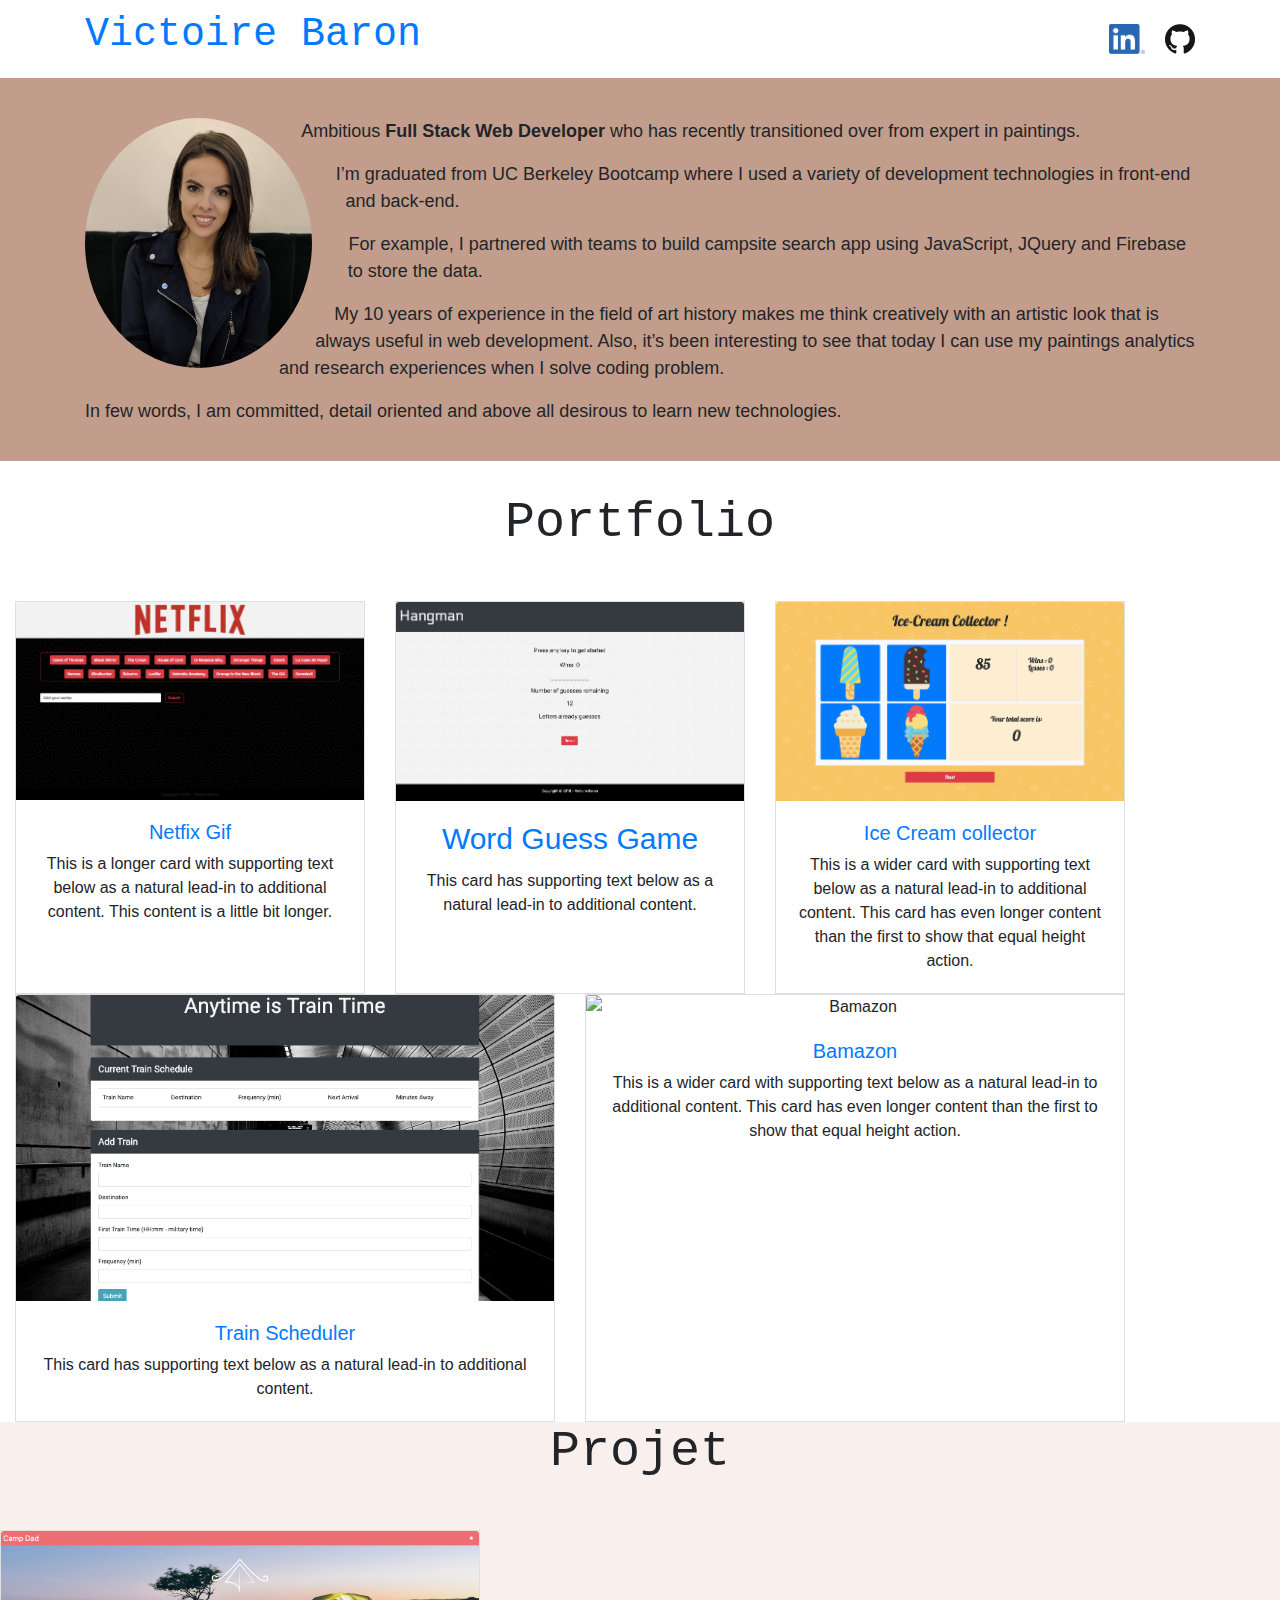
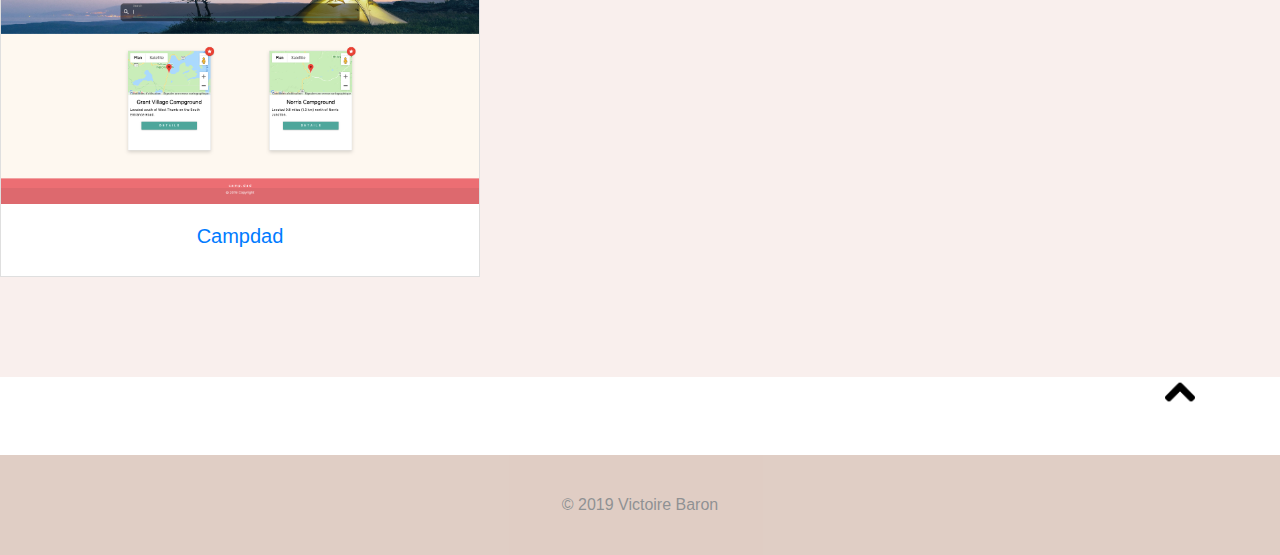
==== portfolio.html @ ba2122de "create portfolio.html file" ====
<!DOCTYPE html>
<html lang="en">

<head>
    <meta charset="UTF-8">
    <meta name="viewport" content="width=device-width, initial-scale=1.0">
    <meta http-equiv="X-UA-Compatible" content="ie=edge">
    <link rel="stylesheet" href="https://stackpath.bootstrapcdn.com/bootstrap/4.3.1/css/bootstrap.min.css"
        integrity="sha384-ggOyR0iXCbMQv3Xipma34MD+dH/1fQ784/j6cY/iJTQUOhcWr7x9JvoRxT2MZw1T" crossorigin="anonymous">
    <link href="https://fonts.googleapis.com/css?family=Libre+Baskerville&display=swap" rel="stylesheet">
    <link rel="stylesheet" type="text/css" href="assets/css/style.css">
    <link rel="stylesheet" type="text/css" href="your_website_domain/css_root/flaticon.css">
    <title>Portoflio | Victoire Baron</title>
</head>

<body>
    <header>
        <nav class="navbar">
            <div class="container-fluid">
                <a href="index.html">
                    <h1 id="navbar-title">Victoire Baron</h1>
                </a>
                <div id="logo-container">
                    <a href="https://www.linkedin.com/in/victoirebaron/?locale=en_US" target="_blank"><img
                            src="assets/images/linkedin.png" alt="Linkedin" class="logo m-3"></a>
                    <a href="https://github.com/Victoire44" target="_blank"><img src="assets/images/github.png"
                            alt="GitHub" class="logo"></a>
                </div>
            </div>
        </nav>


        <div class="jumbotron">
            <div id="jumbotron-container" class="container">
                <img src="assets/images/portrait.jpg" alt="Portrait" id="portrait" class="rounded-circle">
                <p>Ambitious <strong>Full Stack Web Developer</strong> who has recently transitioned over
                    from
                    expert
                    in paintings.</p>
                <p>I’m graduated from UC Berkeley Bootcamp where I used a variety of development
                    technologies in
                    front-end and back-end.</p>
                <p>For example, I partnered with teams to build campsite search app using
                    JavaScript, JQuery and
                    Firebase to store the data.
                </p>
                <p>My 10 years of experience in the field of art history makes me think creatively with an
                    artistic
                    look that is always useful in web development.
                    Also, it’s been interesting to see that today I can use my paintings analytics and
                    research
                    experiences when I solve coding problem.</p>
                <p>In few words, I am committed, detail oriented and above all desirous to learn new
                    technologies.
                </p>
            </div>
        </div>
    </header>

    <section id="portfolio-container" class="container">
        <h1 class="main-header mb-5">Portfolio</h1>
        <div class="card-deck">
            <div class="card">
                <img src="assets/images/netflix.png" class="card-img-top" alt="Netflix Gif">
                <div class="card-body">
                    <a href="https://github.com/Victoire44/GifTastic" class="link" target="_blank">
                        <h5 class="link-portfolio">Netfix Gif</h5>
                    </a>
                    <p class="card-text">This is a longer card with supporting text below as a natural lead-in to
                        additional content. This content is a little bit longer.</p>
                </div>
            </div>
            <div class="card">
                <img src="assets/images/word-guess-game.png" class="card-img-top" alt="Word Guess Game">
                <div class="card-body">
                    <a href="https://github.com/Victoire44/Word-Guess-Game" class="link" target="_blank">
                        <h5 class="card-title">Word Guess Game</h5>
                    </a>
                    <p class="card-text">This card has supporting text below as a natural lead-in to additional content.
                    </p>
                </div>
            </div>
            <div class="card">
                <img src="assets/images/ice-cream-collector.png" class="card-img-top" alt="Ice Cream collector">
                <div class="card-body">
                    <a href="https://github.com/Victoire44/unit-4-game" class="card-title" target="_blank">
                        <h5 class="link-portfolio">Ice Cream collector</h5>
                    </a>
                    <p class="card-text">This is a wider card with supporting text below as a natural lead-in to
                        additional content. This card has even longer content than the first to show that equal height
                        action.</p>
                </div>
            </div>
        </div>
        <div class="card-deck">
            <div class="card">
                <img src="assets/images/train-scheduler.png" class="card-img-top" alt="Train scheduler">
                <div class="card-body">
                    <a href="https://github.com/Victoire44/Train-Scheduler" class="link" target="_blank">
                        <h5 class="link-portfolio">Train Scheduler</h5>
                    </a>
                    <p class="card-text">This card has supporting text below as a natural lead-in to additional content.
                    </p>
                </div>
            </div>
            <div class="card">
                <img src="assets/images/bamazonM.gif" class="card-img-top" alt="Bamazon">
                <div class="card-body">
                    <a href="https://github.com/Victoire44/Train-Scheduler" class="link" target="_blank">
                        <h5 class="link-portfolio">Bamazon</h5>
                    </a>
                    </a>
                    <p class="card-text">This is a wider card with supporting text below as a natural lead-in to
                        additional content. This card has even longer content than the first to show that equal
                        height
                        action.</p>
                </div>
            </div>
        </div>
    </section>


    <section id="projet-container">
        <h1 class="main-header mb-5">Projet</h1>
        <div class="card card-projet" style="width: 30rem;">
            <img src="assets/images/campdad.png" class="card-img-top" alt="Campdad">
            <div class="card-body">
                <a href="https://github.com/Victoire44/project1" class="link" target="_blank">
                    <h5 class="link-portfolio">Campdad</h5>
            </div>
        </div>
    </section>


    <div class="container top">
        <a href="#top"><img src="assets/images/chevron-arrow-up.png" style="height: 30px;"></span></a>
    </div>
    </main>

    <footer>
        <div id="footer-container" class="mt-5">
            © 2019 Victoire Baron
        </div>
    </footer>


</body>

</html>
---- assets/css/style.css ----
* {
  box-sizing: border-box;
}

body {
  margin: 0 auto;
  display: flex;
  min-height: 100vh;
  flex-direction: column;
  font-family: "Raleway", sans-serif;
  background: white;
}

main {
  flex: 1 0 auto;
  max-width: 1140px;
}

/* header */

/* <-- navbar --> */
.logo {
  height: 30px;
}
#navbar-title {
  font-family: "Ubuntu Mono", monospace;
}
.container-fluid {
  max-width: 1140px;
  display: flex;
  justify-content: center;
}
/* <-- jumbotron --> */
.jumbotron {
  background: #c29d8b;
  border-radius: 0;
  padding: 20px 10px;
}

#jumbotron-container {
  margin-top: 20px;
  font-size: 18px;
}

#portrait {
  max-width: 100%;
  height: 250px;
  float: left;
  -webkit-shape-outside: circle();
  shape-outside: circle();
  margin-right: 50px;
}

/* main */

.main-header {
  text-align: center;
  font-size: 50px;
  font-family: "Ubuntu Mono", monospace;
}
/* <-- skills --> */
.card-title {
  text-align: center;
  font-size: 30px;
}

#card-container {
  display: flex;
  justify-content: space-evenly;
}

.card {
  border-radius: 0;
  margin-bottom: 100px;
}
/* <-- Formation --> */
.berkeley {
  float: left;
}

/* #imageberkeley{
  float: left;
} */

/* <-- portfolio --> */
#portfolio-container {
  max-width: 1440px;
}
.link {
  text-align: center;
  text-decoration: none;
}

.card-deck {
  max-width: 1140px;
  text-align: center;
}
/* <-- Projet --> */
#projet-container{
  background: rgb(249, 239, 237);
}


/* <-- Logo --> */
#section-logo {
  margin: 100px;
  text-align: center;
  border-top: solid 1px black;
  border-bottom: solid 1px black;
}
.container {
  max-width: 1140px;
}
.medium-logo {
  height: 30px;
  margin: 20px 40px;
}
.github-logo {
  height: 50px;
  margin: 20px 40px;
}

.top img {
  float: right;
}

/* footer */
#footer-container {
  display: flex;
  justify-content: center;
  align-items: center;
  background: #c29d8b;
  opacity: 0.5;
  height: 100px;
}
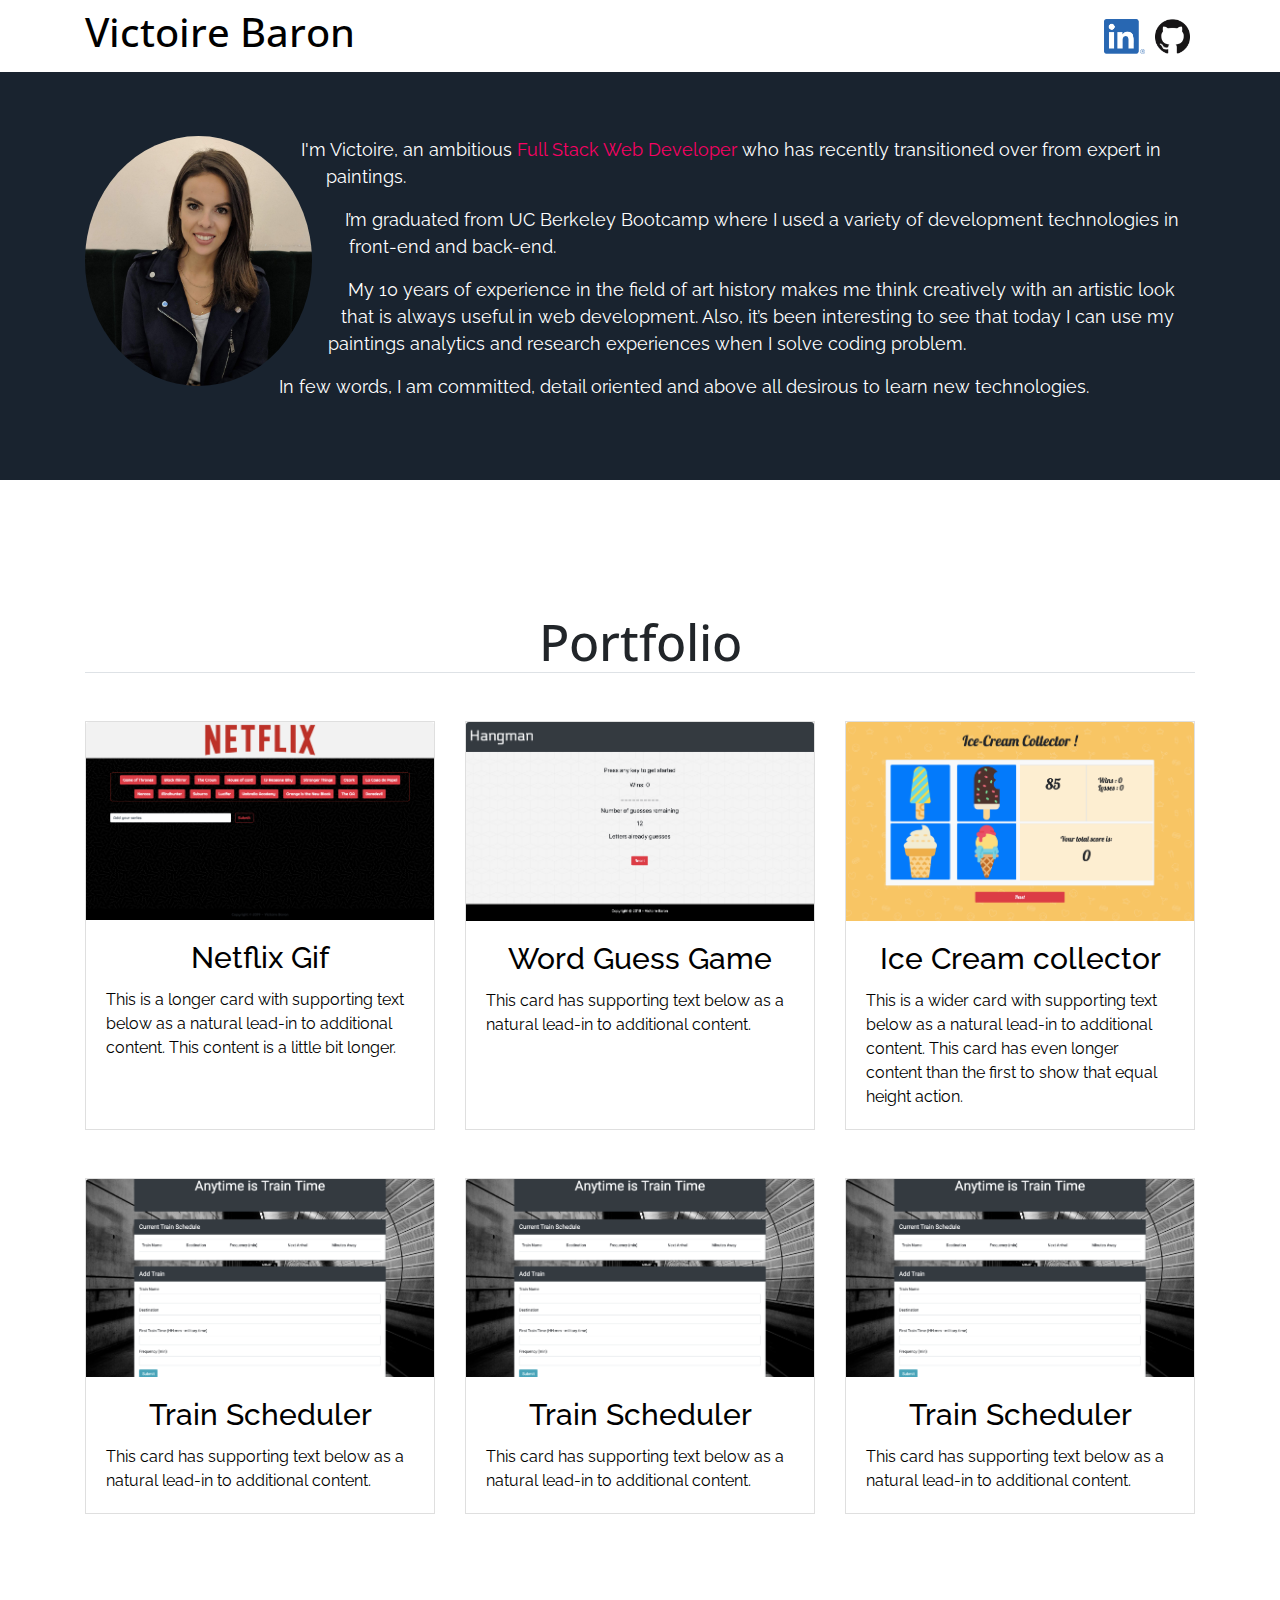
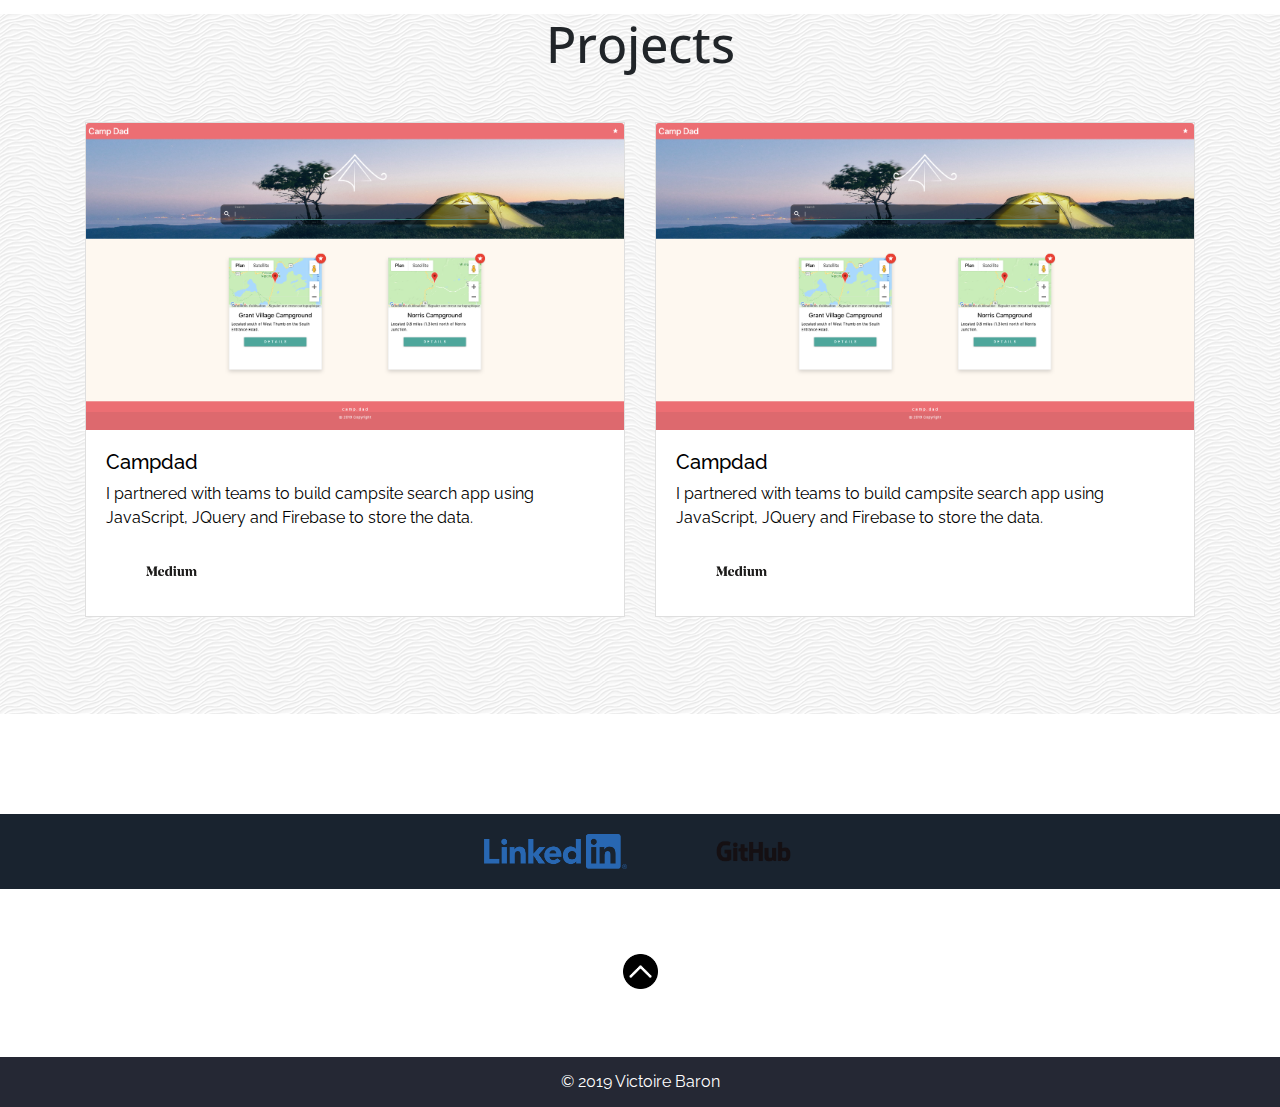
==== commit 5b9c1537: "add javascript" ====
--- a/portfolio.html
+++ b/portfolio.html
@@ -7,10 +7,13 @@
     <meta http-equiv="X-UA-Compatible" content="ie=edge">
     <link rel="stylesheet" href="https://stackpath.bootstrapcdn.com/bootstrap/4.3.1/css/bootstrap.min.css"
         integrity="sha384-ggOyR0iXCbMQv3Xipma34MD+dH/1fQ784/j6cY/iJTQUOhcWr7x9JvoRxT2MZw1T" crossorigin="anonymous">
-    <link href="https://fonts.googleapis.com/css?family=Libre+Baskerville&display=swap" rel="stylesheet">
-    <link rel="stylesheet" type="text/css" href="assets/css/style.css">
+    <link href="https://fonts.googleapis.com/css?family=Raleway:300&display=swap" rel="stylesheet">
+    <link href="https://fonts.googleapis.com/css?family=Open+Sans&display=swap" rel="stylesheet"> 
+       <link rel="stylesheet" type="text/css" href="assets/css/style.css">
     <link rel="stylesheet" type="text/css" href="your_website_domain/css_root/flaticon.css">
-    <title>Portoflio | Victoire Baron</title>
+    <title>Victoire Baron</title>
+    <script src="https://code.jquery.com/jquery-1.10.2.js"></script>
+
 </head>
 
 <body>
@@ -20,30 +23,30 @@
                 <a href="index.html">
                     <h1 id="navbar-title">Victoire Baron</h1>
                 </a>
-                <div id="logo-container">
-                    <a href="https://www.linkedin.com/in/victoirebaron/?locale=en_US" target="_blank"><img
-                            src="assets/images/linkedin.png" alt="Linkedin" class="logo m-3"></a>
-                    <a href="https://github.com/Victoire44" target="_blank"><img src="assets/images/github.png"
-                            alt="GitHub" class="logo"></a>
-                </div>
+                <ul class="navbar-nav">
+                    <li class="nav-item">
+                        <a href="https://www.linkedin.com/in/victoirebaron/?locale=en_US" target="_blank"><img
+                                src="assets/images/linkedin.png" alt="Linkedin" class="nav-logo"></a>
+                    </li>
+                    <li class="nav-item">
+                        <a href="https://github.com/Victoire44" target="_blank"><img src="assets/images/github.png"
+                                alt="GitHub" class="nav-logo "></a>
+                    </li>
+                </ul>
+            </div>
             </div>
         </nav>
-
 
         <div class="jumbotron">
             <div id="jumbotron-container" class="container">
                 <img src="assets/images/portrait.jpg" alt="Portrait" id="portrait" class="rounded-circle">
-                <p>Ambitious <strong>Full Stack Web Developer</strong> who has recently transitioned over
+                <p>I'm Victoire, an ambitious<span style="color: rgb(250,0,99)"> Full Stack Web Developer</span> who has recently transitioned over
                     from
                     expert
                     in paintings.</p>
                 <p>I’m graduated from UC Berkeley Bootcamp where I used a variety of development
                     technologies in
                     front-end and back-end.</p>
-                <p>For example, I partnered with teams to build campsite search app using
-                    JavaScript, JQuery and
-                    Firebase to store the data.
-                </p>
                 <p>My 10 years of experience in the field of art history makes me think creatively with an
                     artistic
                     look that is always useful in web development.
@@ -57,88 +60,145 @@
         </div>
     </header>
 
-    <section id="portfolio-container" class="container">
-        <h1 class="main-header mb-5">Portfolio</h1>
-        <div class="card-deck">
-            <div class="card">
-                <img src="assets/images/netflix.png" class="card-img-top" alt="Netflix Gif">
-                <div class="card-body">
+    <main>
+        <section id="gallery" class="container">
+            <h1 class="main-header border-bottom mb-5">Portfolio</h1>
+            <div class="card-deck mb-5">
+                <div class="card gallery">
                     <a href="https://github.com/Victoire44/GifTastic" class="link" target="_blank">
-                        <h5 class="link-portfolio">Netfix Gif</h5>
-                    </a>
-                    <p class="card-text">This is a longer card with supporting text below as a natural lead-in to
-                        additional content. This content is a little bit longer.</p>
-                </div>
-            </div>
-            <div class="card">
-                <img src="assets/images/word-guess-game.png" class="card-img-top" alt="Word Guess Game">
-                <div class="card-body">
-                    <a href="https://github.com/Victoire44/Word-Guess-Game" class="link" target="_blank">
-                        <h5 class="card-title">Word Guess Game</h5>
-                    </a>
-                    <p class="card-text">This card has supporting text below as a natural lead-in to additional content.
-                    </p>
-                </div>
-            </div>
-            <div class="card">
-                <img src="assets/images/ice-cream-collector.png" class="card-img-top" alt="Ice Cream collector">
-                <div class="card-body">
-                    <a href="https://github.com/Victoire44/unit-4-game" class="card-title" target="_blank">
-                        <h5 class="link-portfolio">Ice Cream collector</h5>
-                    </a>
-                    <p class="card-text">This is a wider card with supporting text below as a natural lead-in to
-                        additional content. This card has even longer content than the first to show that equal height
-                        action.</p>
-                </div>
-            </div>
+                        <img src="assets/images/netflix.png" class="card-img-top" alt="Netflix Gif">
+                        <div class="card-body">
+                            <h5 class="card-title">Netflix Gif</h5>
+                            <p class="card-text">This is a longer card with supporting text below as a natural lead-in
+                                to
+                                additional content. This content is a little bit longer.</p>
+                        </div>
+                    </a>
+                </div>
+
+                <div class="card gallery">
+                    <a href="https://github.com/Victoire44/Word-Guess-Game" class="car-link" target="_blank">
+                        <img src="assets/images/word-guess-game.png" class="card-img-top" alt="Word Guess Game">
+                        <div class="card-body">
+                            <h5 class="card-title">Word Guess Game</h5>
+                            <p class="card-text">This card has supporting text below as a natural lead-in to additional
+                                content.
+                            </p>
+                        </div>
+                    </a>
+                </div>
+                <div class="card gallery">
+                    <a href="https://github.com/Victoire44/unit-4-game" class="card-link" target="_blank">
+                        <img src="assets/images/ice-cream-collector.png" class="card-img-top" alt="Ice Cream collector">
+                        <div class="card-body">
+                            <h5 class="card-title">Ice Cream collector</h5>
+                            <p class="card-text">This is a wider card with supporting text below as a natural lead-in to
+                                additional content. This card has even longer content than the first to show that equal
+                                height
+                                action.</p>
+                        </div>
+                    </a>
+                </div>
+            </div>
+
+            <div class="card-deck mb-5">
+                <div class="card gallery">
+                    <a href="https://github.com/Victoire44/Train-Scheduler" class="card-link" target="_blank">
+                        <img src="assets/images/train-scheduler.png" class="card-img-top" alt="Train scheduler">
+                        <div class="card-body">
+                            <h5 class="card-title">Train Scheduler</h5>
+                            <p class="card-text">This card has supporting text below as a natural lead-in to additional
+                                content.
+                            </p>
+                        </div>
+                    </a>
+                </div>
+
+                <div class="card gallery">
+                    <a href="https://github.com/Victoire44/Train-Scheduler" class="card-link" target="_blank">
+                        <img src="assets/images/train-scheduler.png" class="card-img-top" alt="Train scheduler">
+                        <div class="card-body">
+                            <h5 class="card-title">Train Scheduler</h5>
+                            <p class="card-text">This card has supporting text below as a natural lead-in to additional
+                                content.
+                            </p>
+                        </div>
+                    </a>
+                </div>
+                <div class="card gallery">
+                    <a href="https://github.com/Victoire44/Train-Scheduler" class="card-link" target="_blank">
+                        <img src="assets/images/train-scheduler.png" class="card-img-top" alt="Train scheduler">
+                        <div class="card-body">
+                            <h5 class="card-title">Train Scheduler</h5>
+                            <p class="card-text">This card has supporting text below as a natural lead-in to additional
+                                content.
+                            </p>
+                        </div>
+                    </a>
+                </div>
+            </div>
+        </section>
+
+
+        <section id="project">
+            <div class="container">
+                <h1 class="main-header mb-5">Projects</h1>
+                <div class="card-deck">
+                    <div class="card project" style="width: 25rem;">
+                        <a href="https://github.com/Victoire44/project1" class="card-link" target="_blank">
+                            <img src="assets/images/campdad.png" class="card-img-top" alt="Campdad">
+                            <div class="card-body">
+                                <h5>Campdad</h5>
+                                <p>I partnered with teams to build campsite search app using
+                                    JavaScript, JQuery and
+                                    Firebase to store the data.
+                                </p>
+                                <a href="https://medium.com/@baronvictoire/lets-rescue-var-ce1675bc14ad"
+                                    target="_blank"><img src="assets/images/medium.png" alt="GitHub"
+                                        class="medium-logo"></a>
+                            </div>
+                        </a>
+                    </div>
+                    <div class="card project" style="width: 25rem;">
+                        <a href="https://github.com/Victoire44/project1" class="card-link" target="_blank">
+                            <img src="assets/images/campdad.png" class="card-img-top" alt="Campdad">
+                            <div class="card-body">
+                                <h5>Campdad</h5>
+                                <p>I partnered with teams to build campsite search app using
+                                    JavaScript, JQuery and
+                                    Firebase to store the data.
+                                </p>
+                                <a href="https://medium.com/@baronvictoire/lets-rescue-var-ce1675bc14ad"
+                                    target="_blank"><img src="assets/images/medium.png" alt="GitHub"
+                                        class="medium-logo"></a>
+                            </div>
+                        </a>
+                    </div>
+                </div>
+            </div>
+        </section>
+
+
+
+        <section id="contact">
+            <div class="container contact">
+                <a href="https://www.linkedin.com/in/victoirebaron/?locale=en_US" target="_blank"><img
+                        src="assets/images/Linkedin-full.png" alt="Linkedin" class="logo"></a>
+                <a href="https://github.com/Victoire44" target="_blank"><img src="assets/images/GitHub_Logo.png"
+                        alt="GitHub" class="logo"></a>
+            </div>
+        </section>
+
+
+        <div class="container upwards">
+            <a id="button"><img src="assets/images/chevron-upwards-arrow.png"></a>
         </div>
-        <div class="card-deck">
-            <div class="card">
-                <img src="assets/images/train-scheduler.png" class="card-img-top" alt="Train scheduler">
-                <div class="card-body">
-                    <a href="https://github.com/Victoire44/Train-Scheduler" class="link" target="_blank">
-                        <h5 class="link-portfolio">Train Scheduler</h5>
-                    </a>
-                    <p class="card-text">This card has supporting text below as a natural lead-in to additional content.
-                    </p>
-                </div>
-            </div>
-            <div class="card">
-                <img src="assets/images/bamazonM.gif" class="card-img-top" alt="Bamazon">
-                <div class="card-body">
-                    <a href="https://github.com/Victoire44/Train-Scheduler" class="link" target="_blank">
-                        <h5 class="link-portfolio">Bamazon</h5>
-                    </a>
-                    </a>
-                    <p class="card-text">This is a wider card with supporting text below as a natural lead-in to
-                        additional content. This card has even longer content than the first to show that equal
-                        height
-                        action.</p>
-                </div>
-            </div>
-        </div>
-    </section>
-
-
-    <section id="projet-container">
-        <h1 class="main-header mb-5">Projet</h1>
-        <div class="card card-projet" style="width: 30rem;">
-            <img src="assets/images/campdad.png" class="card-img-top" alt="Campdad">
-            <div class="card-body">
-                <a href="https://github.com/Victoire44/project1" class="link" target="_blank">
-                    <h5 class="link-portfolio">Campdad</h5>
-            </div>
-        </div>
-    </section>
-
-
-    <div class="container top">
-        <a href="#top"><img src="assets/images/chevron-arrow-up.png" style="height: 30px;"></span></a>
-    </div>
+
+
     </main>
 
     <footer>
-        <div id="footer-container" class="mt-5">
+        <div class="footer mt-5">
             © 2019 Victoire Baron
         </div>
     </footer>
@@ -146,4 +206,40 @@
 
 </body>
 
+<script>
+
+    $(document).ready(function () {
+
+        //Animate portfolio card
+        // $(".card").mouseover(function (e) {
+        //     $(this).fadeTo(200, 0.3);
+        // }).mouseout(function (e) {
+        //     $(this).stop(true).fadeTo(200, 1);
+        // });
+
+
+        $(".gallery").mouseover(function (e) {
+            $(".gallery").not(this).stop().animate({ opacity: 0.4 }, 300);
+            $(this).stop().animate({ opacity: 1.0 }, 300)
+        });
+        $(".gallery").mouseout(function (e) {
+            $(".gallery").stop().animate({ opacity: 1.0 }, 300)
+        });
+
+
+
+        //Animate chevron-arrow
+        var btn = $('#button');
+        $(window).scroll(function () {
+            $(window).scrollTop() > 300;
+        });
+
+        btn.on('click', function (e) {
+            e.preventDefault();
+            $('html, body').animate({ scrollTop: 0 }, '300');
+        });
+    });
+</script>
+
+
 </html>--- a/assets/css/style.css
+++ b/assets/css/style.css
@@ -8,37 +8,48 @@
   min-height: 100vh;
   flex-direction: column;
   font-family: "Raleway", sans-serif;
-  background: white;
 }
 
 main {
   flex: 1 0 auto;
-  max-width: 1140px;
 }
 
+section h1 {
+  margin: 30px 0;
+}
+
+a {
+  color: black;
+}
+
+.navbar a:hover {
+  color: rgb(183, 195, 199);
+  text-decoration: none;
+}
 /* header */
 
 /* <-- navbar --> */
-.logo {
-  height: 30px;
+
+.nav-logo {
+  height: 35px;
+  margin: 0 5px;
 }
 #navbar-title {
-  font-family: "Ubuntu Mono", monospace;
+  font-family: "Open Sans", sans-serif;
 }
-.container-fluid {
-  max-width: 1140px;
+.navbar-nav {
   display: flex;
-  justify-content: center;
+  flex-direction: row;
 }
 /* <-- jumbotron --> */
 .jumbotron {
-  background: #c29d8b;
+  background: rgb(25, 35, 47);
   border-radius: 0;
-  padding: 20px 10px;
+  /* padding: 30px 0px; */
+  color: white;
 }
 
 #jumbotron-container {
-  margin-top: 20px;
   font-size: 18px;
 }
 
@@ -50,13 +61,20 @@
   shape-outside: circle();
   margin-right: 50px;
 }
-
+section{
+  margin-top: 100px;
+}
 /* main */
+.container-fluid {
+  max-width: 1140px;
+  display: flex;
+  justify-content: center;
+}
 
 .main-header {
   text-align: center;
   font-size: 50px;
-  font-family: "Ubuntu Mono", monospace;
+  font-family: "Open Sans", sans-serif;
 }
 /* <-- skills --> */
 .card-title {
@@ -71,65 +89,62 @@
 
 .card {
   border-radius: 0;
-  margin-bottom: 100px;
-}
-/* <-- Formation --> */
-.berkeley {
-  float: left;
 }
 
-/* #imageberkeley{
-  float: left;
-} */
+/* <-- Formation --> */
 
-/* <-- portfolio --> */
-#portfolio-container {
-  max-width: 1440px;
+#formation {
+  background-image: url("../images/white-waves.png");
 }
-.link {
-  text-align: center;
+.card-deck a {
+  color: black;
   text-decoration: none;
 }
 
-.card-deck {
-  max-width: 1140px;
+/* <-- portfolio --> */
+
+/* <-- Projects --> */
+#project {
+  background-image: url("../images/white-waves.png");
+  height: 700px;
+}
+
+#contact {
+  background: rgb(25, 35, 47)
+}
+/* <-- Logo --> */
+.contact {
   text-align: center;
 }
-/* <-- Projet --> */
-#projet-container{
-  background: rgb(249, 239, 237);
-}
 
-
-/* <-- Logo --> */
-#section-logo {
-  margin: 100px;
-  text-align: center;
-  border-top: solid 1px black;
-  border-bottom: solid 1px black;
-}
-.container {
-  max-width: 1140px;
-}
 .medium-logo {
-  height: 30px;
+  height: 10px;
   margin: 20px 40px;
 }
-.github-logo {
-  height: 50px;
+.logo {
+  height: 35px;
   margin: 20px 40px;
 }
-
-.top img {
-  float: right;
+/* <-- arrow --> */
+.upwards img {
+  height: 35px;
+}
+.upwards {
+  display: flex;
+  justify-content: center;
+  align-items: flex-end;
+  height: 100px;
+  margin-bottom: 20px;
 }
 
 /* footer */
-#footer-container {
+.footer {
   display: flex;
   justify-content: center;
   align-items: center;
-  background: #c29d8b;
-  opacity: 0.5;
-  height: 100px;
+  /* background: rgb(183, 195, 199); */
+  background: rgb(37, 40, 52);
+  height: 50px;
+  color: white;
+  margin: 0;
 }
